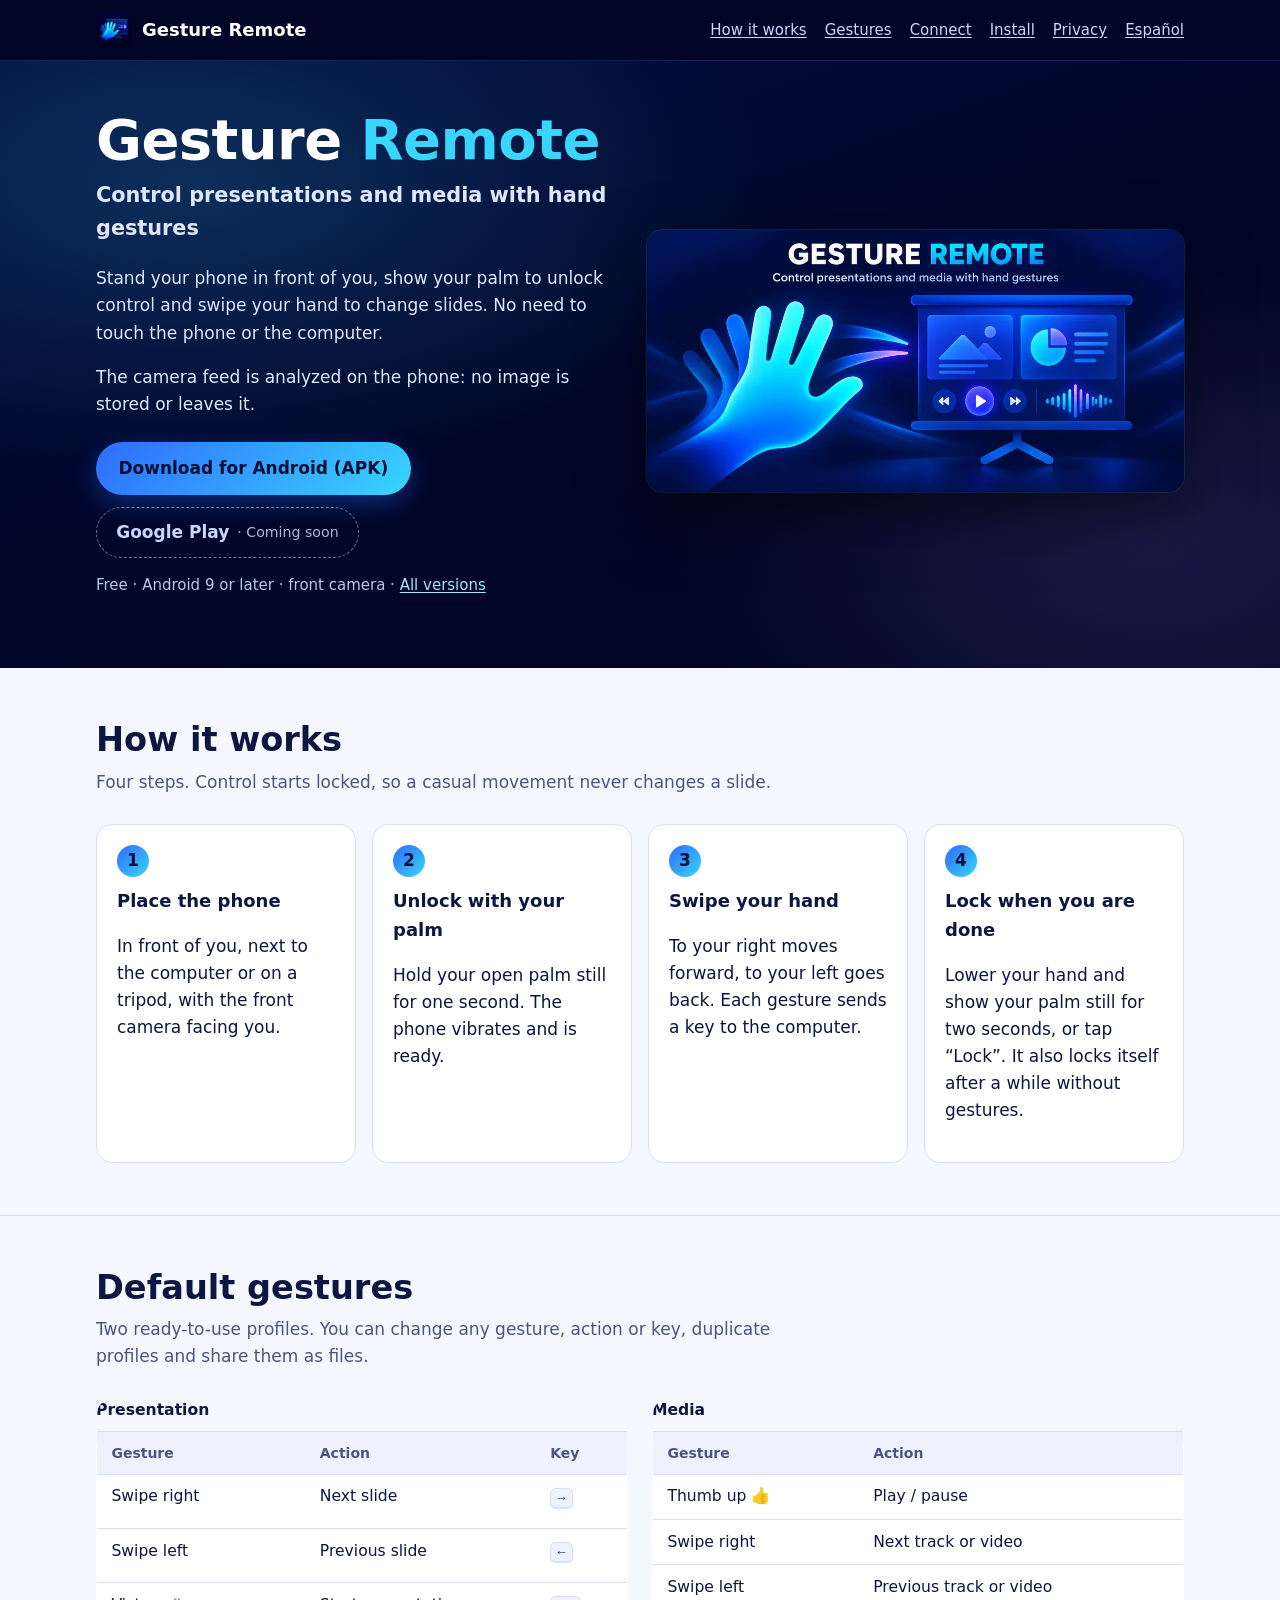
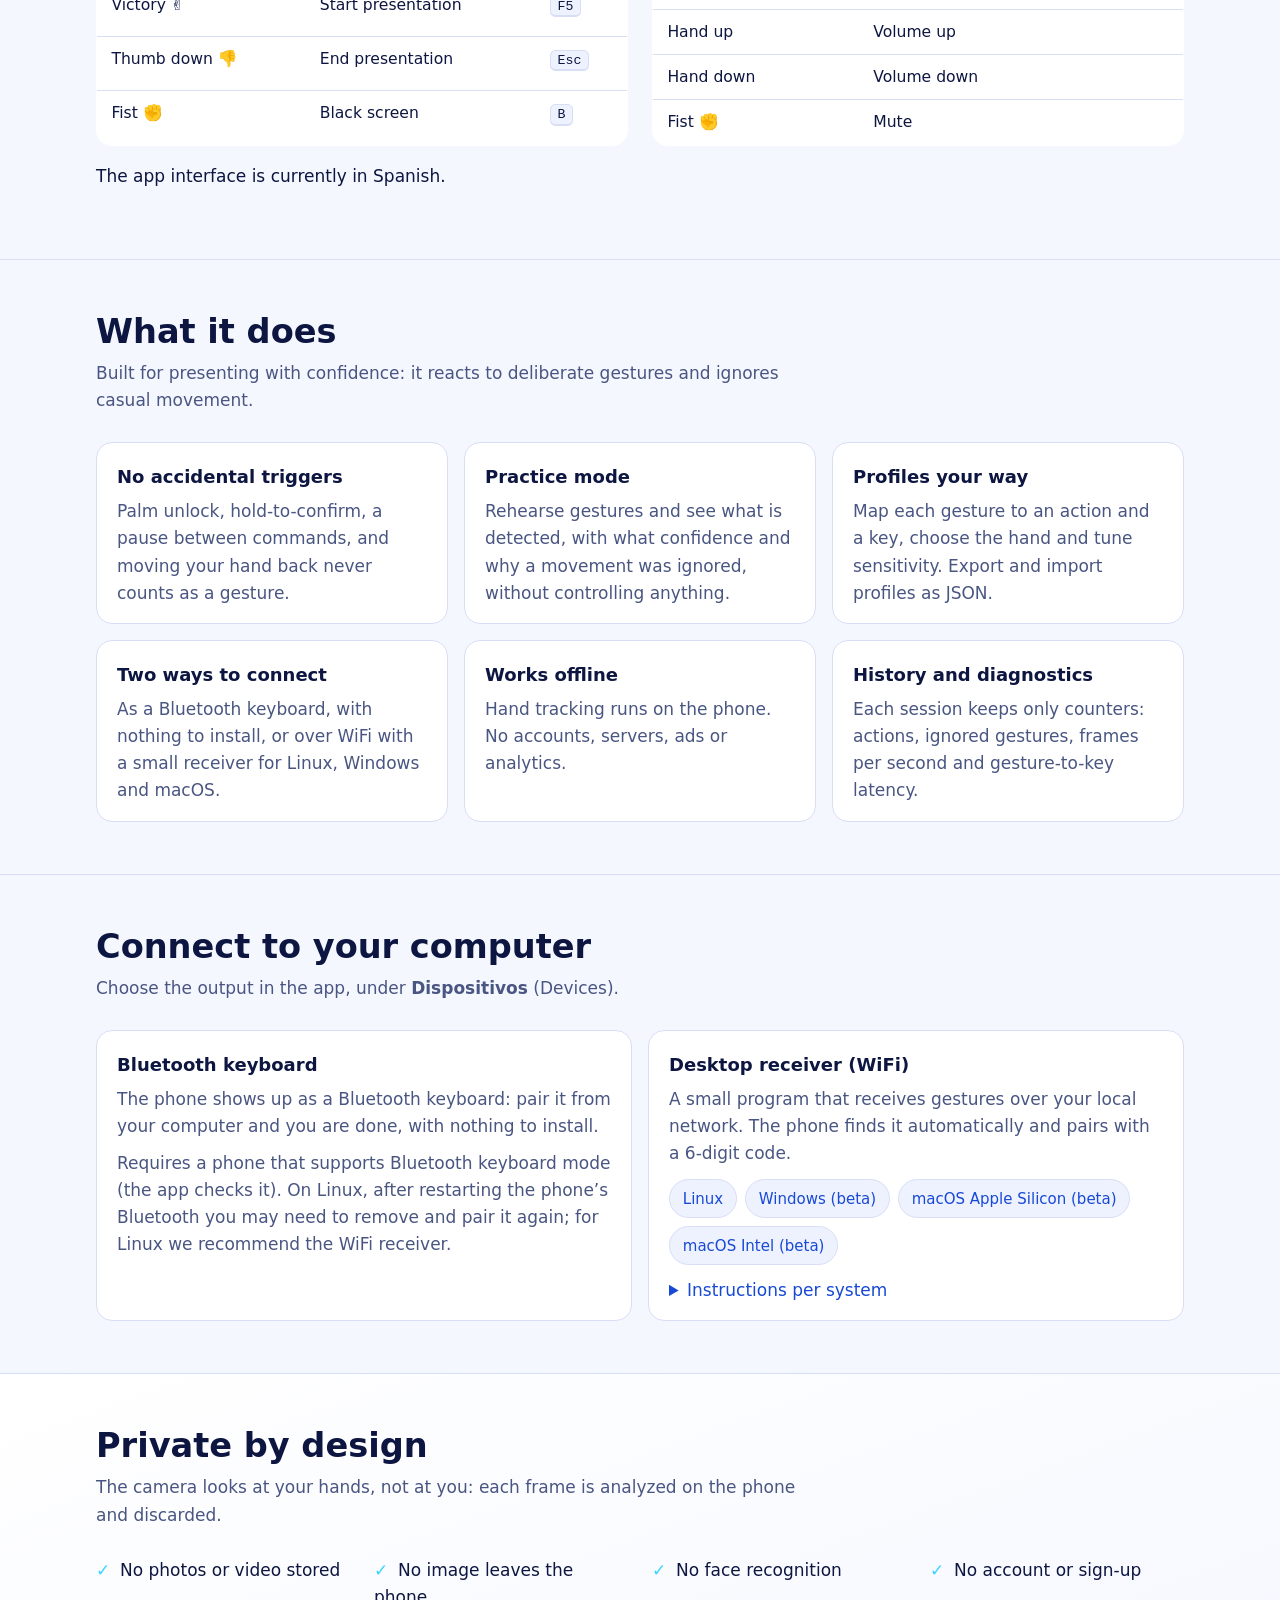
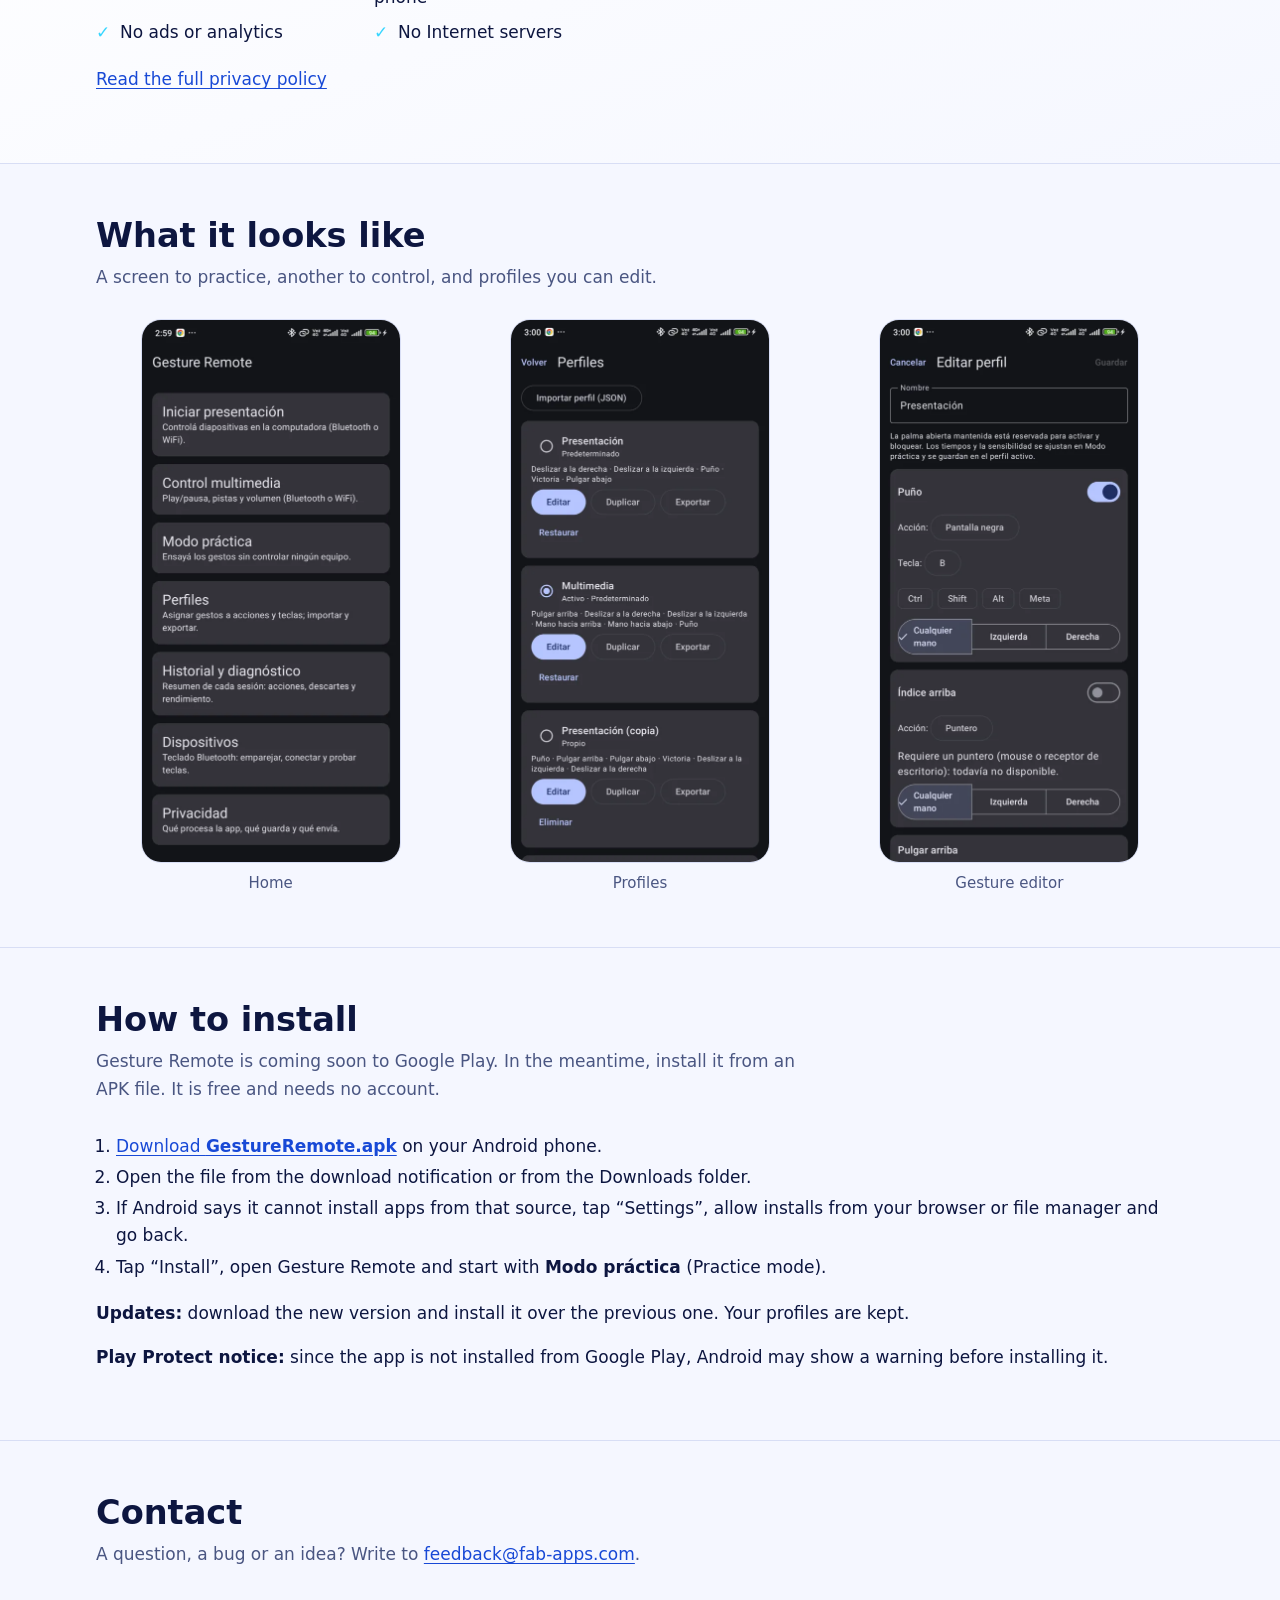
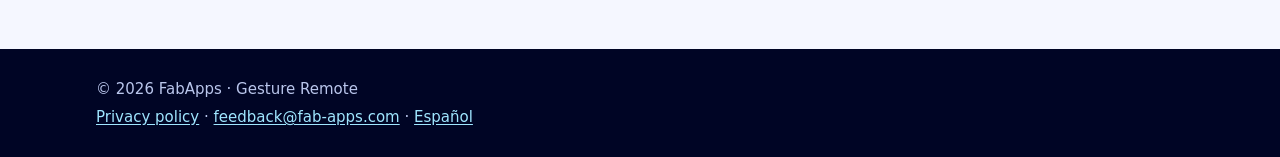
==== en/index.html @ a619a8ec "Landing y política de privacidad de Gesture Remote (es/en) Co-Authored-By: Claude Opus 5.5 <noreply@" ====
<!doctype html>
<html lang="en">
<head>
  <meta charset="utf-8">
  <meta name="viewport" content="width=device-width, initial-scale=1">
  <title>Gesture Remote — Control presentations with hand gestures</title>
  <meta name="description" content="Gesture Remote turns hand gestures into key presses: change slides, pause videos and adjust the volume without touching your phone or computer. Everything is processed on the phone.">
  <meta name="theme-color" content="#000525">
  <link rel="alternate" hreflang="es" href="../">
  <link rel="alternate" hreflang="en" href="./">
  <link rel="icon" type="image/png" href="../assets/favicon.png">
  <link rel="apple-touch-icon" href="../assets/apple-touch-icon.png">
  <meta property="og:type" content="website">
  <meta property="og:title" content="Gesture Remote — Control presentations with hand gestures">
  <meta property="og:description" content="Change slides and control videos with hand gestures. No accounts, no servers: everything stays on your phone.">
  <meta property="og:image" content="https://franbenaglia.github.io/gestureRemoteLanding/Gesture-Remote-Google-Play-Feature-Graphic-1024x500.png">
  <meta property="og:url" content="https://franbenaglia.github.io/gestureRemoteLanding/en/">
  <link rel="stylesheet" href="../assets/style.css">
</head>
<body>
  <a class="skip" href="#content">Skip to content</a>

  <header class="site-header">
    <div class="wrap">
      <a class="brand" href="./">
        <img src="../assets/icon-192.png" alt="" width="36" height="36">
        Gesture Remote
      </a>
      <nav class="site-nav" aria-label="Main">
        <a href="#how-it-works">How it works</a>
        <a href="#gestures">Gestures</a>
        <a href="#connect">Connect</a>
        <a href="#install">Install</a>
        <a href="privacy.html">Privacy</a>
        <a href="../" lang="es" hreflang="es">Español</a>
      </nav>
    </div>
  </header>

  <main id="content">
    <div class="hero">
      <div class="wrap">
        <div>
          <h1>Gesture <span>Remote</span></h1>
          <p class="tagline">Control presentations and media with hand gestures</p>
          <p>Stand your phone in front of you, show your palm to unlock control and swipe your hand to change slides. No need to touch the phone or the computer.</p>
          <p>The camera feed is analyzed on the phone: no image is stored or leaves it.</p>
          <div class="actions">
            <!-- The release asset is always named GestureRemote.apk, so this link points to the latest version. -->
            <a class="button" href="https://github.com/franbenaglia/gestureRemoteLanding/releases/latest/download/GestureRemote.apk">Download for Android (APK)</a>
            <span class="soon" aria-label="Google Play: coming soon">Google Play <small>· Coming soon</small></span>
          </div>
          <p class="note">Free · Android 9 or later · front camera · <a href="https://github.com/franbenaglia/gestureRemoteLanding/releases">All versions</a></p>
        </div>
        <div class="hero-art">
          <img src="../assets/feature.webp" width="1024" height="500"
               alt="Gesture Remote: an open hand swiping toward a presentation screen with playback controls.">
        </div>
      </div>
    </div>

    <section id="how-it-works">
      <div class="wrap">
        <h2>How it works</h2>
        <p class="lead">Four steps. Control starts locked, so a casual movement never changes a slide.</p>
        <ol class="steps">
          <li>
            <h3>Place the phone</h3>
            <p>In front of you, next to the computer or on a tripod, with the front camera facing you.</p>
          </li>
          <li>
            <h3>Unlock with your palm</h3>
            <p>Hold your open palm still for one second. The phone vibrates and is ready.</p>
          </li>
          <li>
            <h3>Swipe your hand</h3>
            <p>To your right moves forward, to your left goes back. Each gesture sends a key to the computer.</p>
          </li>
          <li>
            <h3>Lock when you are done</h3>
            <p>Lower your hand and show your palm still for two seconds, or tap “Lock”. It also locks itself after a while without gestures.</p>
          </li>
        </ol>
      </div>
    </section>

    <section id="gestures">
      <div class="wrap">
        <h2>Default gestures</h2>
        <p class="lead">Two ready-to-use profiles. You can change any gesture, action or key, duplicate profiles and share them as files.</p>
        <div class="tables">
          <table>
            <caption>Presentation</caption>
            <thead><tr><th scope="col">Gesture</th><th scope="col">Action</th><th scope="col">Key</th></tr></thead>
            <tbody>
              <tr><td>Swipe right</td><td>Next slide</td><td><kbd>→</kbd></td></tr>
              <tr><td>Swipe left</td><td>Previous slide</td><td><kbd>←</kbd></td></tr>
              <tr><td>Victory ✌</td><td>Start presentation</td><td><kbd>F5</kbd></td></tr>
              <tr><td>Thumb down 👎</td><td>End presentation</td><td><kbd>Esc</kbd></td></tr>
              <tr><td>Fist ✊</td><td>Black screen</td><td><kbd>B</kbd></td></tr>
            </tbody>
          </table>
          <table>
            <caption>Media</caption>
            <thead><tr><th scope="col">Gesture</th><th scope="col">Action</th></tr></thead>
            <tbody>
              <tr><td>Thumb up 👍</td><td>Play / pause</td></tr>
              <tr><td>Swipe right</td><td>Next track or video</td></tr>
              <tr><td>Swipe left</td><td>Previous track or video</td></tr>
              <tr><td>Hand up</td><td>Volume up</td></tr>
              <tr><td>Hand down</td><td>Volume down</td></tr>
              <tr><td>Fist ✊</td><td>Mute</td></tr>
            </tbody>
          </table>
        </div>
        <p>The app interface is currently in Spanish.</p>
      </div>
    </section>

    <section id="features">
      <div class="wrap">
        <h2>What it does</h2>
        <p class="lead">Built for presenting with confidence: it reacts to deliberate gestures and ignores casual movement.</p>
        <ul class="grid">
          <li class="card">
            <h3>No accidental triggers</h3>
            <p>Palm unlock, hold-to-confirm, a pause between commands, and moving your hand back never counts as a gesture.</p>
          </li>
          <li class="card">
            <h3>Practice mode</h3>
            <p>Rehearse gestures and see what is detected, with what confidence and why a movement was ignored, without controlling anything.</p>
          </li>
          <li class="card">
            <h3>Profiles your way</h3>
            <p>Map each gesture to an action and a key, choose the hand and tune sensitivity. Export and import profiles as JSON.</p>
          </li>
          <li class="card">
            <h3>Two ways to connect</h3>
            <p>As a Bluetooth keyboard, with nothing to install, or over WiFi with a small receiver for Linux, Windows and macOS.</p>
          </li>
          <li class="card">
            <h3>Works offline</h3>
            <p>Hand tracking runs on the phone. No accounts, servers, ads or analytics.</p>
          </li>
          <li class="card">
            <h3>History and diagnostics</h3>
            <p>Each session keeps only counters: actions, ignored gestures, frames per second and gesture-to-key latency.</p>
          </li>
        </ul>
      </div>
    </section>

    <section id="connect">
      <div class="wrap">
        <h2>Connect to your computer</h2>
        <p class="lead">Choose the output in the app, under <strong>Dispositivos</strong> (Devices).</p>
        <div class="two">
          <div class="card">
            <h3>Bluetooth keyboard</h3>
            <p>The phone shows up as a Bluetooth keyboard: pair it from your computer and you are done, with nothing to install.</p>
            <p>Requires a phone that supports Bluetooth keyboard mode (the app checks it). On Linux, after restarting the phone’s Bluetooth you may need to remove and pair it again; for Linux we recommend the WiFi receiver.</p>
          </div>
          <div class="card">
            <h3>Desktop receiver (WiFi)</h3>
            <p>A small program that receives gestures over your local network. The phone finds it automatically and pairs with a 6-digit code.</p>
            <ul class="downloads" aria-label="Download gesture-receiver">
              <li><a href="https://github.com/franbenaglia/gestureRemoteLanding/releases/latest/download/gesture-receiver-linux-amd64">Linux</a></li>
              <li><a href="https://github.com/franbenaglia/gestureRemoteLanding/releases/latest/download/gesture-receiver-windows-amd64.exe">Windows (beta)</a></li>
              <li><a href="https://github.com/franbenaglia/gestureRemoteLanding/releases/latest/download/gesture-receiver-macos-arm64">macOS Apple Silicon (beta)</a></li>
              <li><a href="https://github.com/franbenaglia/gestureRemoteLanding/releases/latest/download/gesture-receiver-macos-amd64">macOS Intel (beta)</a></li>
            </ul>
            <details>
              <summary>Instructions per system</summary>
              <p><strong>Linux</strong> (Wayland or X11): a one-time setup to allow the virtual keyboard, then run it.</p>
<pre><code>echo 'KERNEL=="uinput", SUBSYSTEM=="misc", TAG+="uaccess", OPTIONS+="static_node=uinput"' | \
  sudo tee /etc/udev/rules.d/60-gesture-receiver.rules
sudo udevadm control --reload-rules &amp;&amp; sudo udevadm trigger --name-match=uinput
chmod +x gesture-receiver-linux-amd64 &amp;&amp; ./gesture-receiver-linux-amd64</code></pre>
              <p><strong>Windows:</strong> run the file and allow access on private networks when the firewall asks.</p>
              <p><strong>macOS:</strong> run it from Terminal and grant Accessibility permission. Media keys are not available on macOS.</p>
              <p>It only accepts connections from your local network, keeps the list of authorized phones on your computer and never connects to any server.</p>
            </details>
          </div>
        </div>
      </div>
    </section>

    <section id="privacy" class="privacy-band">
      <div class="wrap">
        <h2>Private by design</h2>
        <p class="lead">The camera looks at your hands, not at you: each frame is analyzed on the phone and discarded.</p>
        <ul class="checks">
          <li>No photos or video stored</li>
          <li>No image leaves the phone</li>
          <li>No face recognition</li>
          <li>No account or sign-up</li>
          <li>No ads or analytics</li>
          <li>No Internet servers</li>
        </ul>
        <p><a href="privacy.html">Read the full privacy policy</a></p>
      </div>
    </section>

    <section id="screenshots">
      <div class="wrap">
        <h2>What it looks like</h2>
        <p class="lead">A screen to practice, another to control, and profiles you can edit.</p>
        <ul class="shots">
          <li>
            <figure>
              <img src="../assets/screenshots/inicio.webp" width="520" height="1091" loading="lazy"
                   alt="Home screen with options to start a presentation, control media, practice, profiles, history, devices and privacy.">
              <figcaption>Home</figcaption>
            </figure>
          </li>
          <li>
            <figure>
              <img src="../assets/screenshots/perfiles.webp" width="520" height="1091" loading="lazy"
                   alt="Profile list with Presentation and Media profiles and buttons to edit, duplicate and export.">
              <figcaption>Profiles</figcaption>
            </figure>
          </li>
          <li>
            <figure>
              <img src="../assets/screenshots/editor.webp" width="520" height="1091" loading="lazy"
                   alt="Profile editor: the Fist gesture mapped to Black screen with the B key, modifiers and hand selection.">
              <figcaption>Gesture editor</figcaption>
            </figure>
          </li>
        </ul>
      </div>
    </section>

    <section id="install">
      <div class="wrap">
        <h2>How to install</h2>
        <p class="lead">Gesture Remote is coming soon to Google Play. In the meantime, install it from an APK file. It is free and needs no account.</p>
        <ol class="steps compact">
          <li><a href="https://github.com/franbenaglia/gestureRemoteLanding/releases/latest/download/GestureRemote.apk">Download <strong>GestureRemote.apk</strong></a> on your Android phone.</li>
          <li>Open the file from the download notification or from the Downloads folder.</li>
          <li>If Android says it cannot install apps from that source, tap “Settings”, allow installs from your browser or file manager and go back.</li>
          <li>Tap “Install”, open Gesture Remote and start with <strong>Modo práctica</strong> (Practice mode).</li>
        </ol>
        <p><strong>Updates:</strong> download the new version and install it over the previous one. Your profiles are kept.</p>
        <p><strong>Play Protect notice:</strong> since the app is not installed from Google Play, Android may show a warning before installing it.</p>
      </div>
    </section>

    <section id="contact">
      <div class="wrap">
        <h2>Contact</h2>
        <p class="lead">A question, a bug or an idea? Write to <a href="mailto:feedback@fab-apps.com">feedback@fab-apps.com</a>.</p>
      </div>
    </section>
  </main>

  <footer class="site-footer">
    <div class="wrap">
      <p>© 2026 FabApps · Gesture Remote</p>
      <p>
        <a href="privacy.html">Privacy policy</a> ·
        <a href="mailto:feedback@fab-apps.com">feedback@fab-apps.com</a> ·
        <a href="../" lang="es" hreflang="es">Español</a>
      </p>
    </div>
  </footer>
</body>
</html>
---- assets/style.css ----
/* Gesture Remote: sitio estático sin fuentes, scripts ni rastreadores externos. */

:root {
  --night: #000525;
  --navy: #020b3d;
  --navy-2: #071a6b;
  --blue: #2f6bff;
  --cyan: #38d6ff;
  --violet: #a78bfa;

  --bg: #04081f;
  --surface: #0b1438;
  --surface-2: #101c4a;
  --text: #e9eefc;
  --muted: #a8b4d6;
  --line: #1d2a5e;
  --link: #6fdcff;

  color-scheme: dark light;
}

@media (prefers-color-scheme: light) {
  :root {
    --bg: #f5f7ff;
    --surface: #ffffff;
    --surface-2: #eef2ff;
    --text: #0d1640;
    --muted: #4a5682;
    --line: #d8def5;
    --link: #1849d6;
  }
}

* {
  box-sizing: border-box;
}

html {
  -webkit-text-size-adjust: 100%;
  scroll-behavior: smooth;
}

body {
  margin: 0;
  background: var(--bg);
  color: var(--text);
  font-family: system-ui, -apple-system, "Segoe UI", Roboto, "Helvetica Neue", Arial, sans-serif;
  font-size: 1.0625rem;
  line-height: 1.6;
}

img {
  max-width: 100%;
  height: auto;
  display: block;
}

a {
  color: var(--link);
  text-underline-offset: 0.15em;
}

a:focus-visible,
.button:focus-visible {
  outline: 3px solid var(--cyan);
  outline-offset: 3px;
  border-radius: 6px;
}

.wrap {
  width: min(100% - 2rem, 68rem);
  margin-inline: auto;
}

.skip {
  position: absolute;
  left: -999px;
}

.skip:focus {
  left: 1rem;
  top: 1rem;
  z-index: 10;
  background: var(--surface);
  padding: 0.5rem 0.75rem;
  border-radius: 6px;
}

/* Cabecera */

.site-header {
  background: var(--night);
  color: #fff;
  border-bottom: 1px solid #12205a;
}

.site-header .wrap {
  display: flex;
  flex-wrap: wrap;
  align-items: center;
  justify-content: space-between;
  gap: 0.25rem 1rem;
  padding-block: 0.75rem;
}

.brand {
  display: flex;
  align-items: center;
  gap: 0.625rem;
  color: #fff;
  font-weight: 700;
  font-size: 1.125rem;
  text-decoration: none;
  flex-shrink: 0;
}

.brand img {
  width: 2.25rem;
  height: 2.25rem;
  border-radius: 0.6rem;
}

.site-nav {
  display: flex;
  flex-wrap: wrap;
  gap: 0.25rem 1.125rem;
  font-size: 0.9375rem;
}

.site-nav a {
  color: #c9d6ff;
  padding-block: 0.375rem;
}

/* Portada */

.hero {
  background:
    radial-gradient(60rem 30rem at 15% 20%, rgba(56, 214, 255, 0.18), transparent 60%),
    radial-gradient(50rem 30rem at 90% 80%, rgba(167, 139, 250, 0.16), transparent 60%),
    linear-gradient(160deg, var(--navy) 0%, var(--night) 70%);
  color: #fff;
  padding-block: 3rem 3.5rem;
}

.hero .wrap {
  display: grid;
  gap: 2.5rem;
  align-items: center;
}

@media (min-width: 56rem) {
  .hero .wrap {
    grid-template-columns: 1fr 1.05fr;
  }
}

.hero h1 {
  margin: 0 0 0.5rem;
  font-size: clamp(2.25rem, 6vw, 3.5rem);
  line-height: 1.1;
  letter-spacing: -0.01em;
}

.hero h1 span {
  color: var(--cyan);
}

.tagline {
  margin: 0 0 1.25rem;
  font-size: 1.3rem;
  font-weight: 600;
  color: #d9e4ff;
}

.hero p {
  color: #dfe7ff;
}

.hero-art img {
  border-radius: 1rem;
  box-shadow: 0 1.5rem 4rem rgba(0, 0, 0, 0.5), 0 0 0 1px rgba(111, 220, 255, 0.15);
}

.actions {
  display: flex;
  flex-wrap: wrap;
  align-items: center;
  gap: 0.75rem 1rem;
  margin-top: 1.5rem;
}

.button {
  display: inline-block;
  padding: 0.8rem 1.4rem;
  border-radius: 999px;
  background: linear-gradient(135deg, var(--blue), var(--cyan));
  color: #031033;
  font-weight: 700;
  text-decoration: none;
  box-shadow: 0 0.5rem 1.5rem rgba(47, 107, 255, 0.35);
}

.button:hover {
  filter: brightness(1.08);
}

.soon {
  display: inline-flex;
  align-items: center;
  gap: 0.5rem;
  padding: 0.7rem 1.2rem;
  border-radius: 999px;
  border: 1px dashed rgba(201, 214, 255, 0.55);
  color: #c9d6ff;
  font-weight: 600;
}

.soon small {
  font-weight: 400;
  opacity: 0.85;
}

.note {
  font-size: 0.9375rem;
  color: #b9c6ec !important;
}

.hero .note a {
  color: #9fe6ff;
}

/* Secciones */

section {
  padding-block: 3.25rem;
}

section + section {
  border-top: 1px solid var(--line);
}

h2 {
  margin: 0 0 0.5rem;
  font-size: clamp(1.6rem, 4vw, 2.1rem);
  line-height: 1.2;
}

h3 {
  margin: 0 0 0.375rem;
  font-size: 1.125rem;
}

.lead {
  margin: 0 0 1.75rem;
  color: var(--muted);
  max-width: 44rem;
}

.grid {
  list-style: none;
  margin: 0;
  padding: 0;
  display: grid;
  gap: 1rem;
  grid-template-columns: repeat(auto-fit, minmax(18rem, 1fr));
}

.card {
  background: var(--surface);
  border: 1px solid var(--line);
  border-radius: 1rem;
  padding: 1.25rem 1.25rem 1rem;
}

.card p {
  margin: 0;
  color: var(--muted);
}

.card p + p {
  margin-top: 0.6rem;
}

.steps {
  margin: 0;
  padding: 0;
  list-style: none;
  counter-reset: step;
  display: grid;
  gap: 1rem;
  grid-template-columns: repeat(auto-fit, minmax(15rem, 1fr));
}

.steps li {
  counter-increment: step;
  background: var(--surface);
  border: 1px solid var(--line);
  border-radius: 1rem;
  padding: 1.25rem;
}

.steps li::before {
  content: counter(step);
  display: grid;
  place-items: center;
  width: 2rem;
  height: 2rem;
  margin-bottom: 0.625rem;
  border-radius: 50%;
  background: linear-gradient(135deg, var(--blue), var(--cyan));
  color: #031033;
  font-weight: 800;
}

.steps.compact {
  display: block;
  counter-reset: none;
  padding-left: 1.25rem;
  list-style: decimal;
}

.steps.compact li {
  counter-increment: none;
  background: none;
  border: 0;
  padding: 0.125rem 0;
}

.steps.compact li::before {
  content: none;
}

/* Tablas de gestos */

.tables {
  display: grid;
  gap: 1.5rem;
  grid-template-columns: repeat(auto-fit, minmax(19rem, 1fr));
}

table {
  width: 100%;
  border-collapse: collapse;
  background: var(--surface);
  border: 1px solid var(--line);
  border-radius: 1rem;
  overflow: hidden;
  font-size: 0.975rem;
}

caption {
  text-align: left;
  font-weight: 700;
  padding: 0 0 0.5rem;
}

th,
td {
  text-align: left;
  padding: 0.6rem 0.9rem;
  border-bottom: 1px solid var(--line);
  vertical-align: top;
}

thead th {
  background: var(--surface-2);
  font-size: 0.875rem;
  color: var(--muted);
}

tbody tr:last-child td {
  border-bottom: 0;
}

kbd {
  font-family: ui-monospace, "SFMono-Regular", Menlo, Consolas, monospace;
  font-size: 0.85em;
  padding: 0.1rem 0.4rem;
  border: 1px solid var(--line);
  border-bottom-width: 2px;
  border-radius: 0.35rem;
  background: var(--surface-2);
  white-space: nowrap;
}

code {
  font-family: ui-monospace, "SFMono-Regular", Menlo, Consolas, monospace;
  font-size: 0.875em;
  background: var(--surface-2);
  border: 1px solid var(--line);
  border-radius: 0.35rem;
  padding: 0.05rem 0.35rem;
  overflow-wrap: anywhere;
}

pre {
  background: var(--surface-2);
  border: 1px solid var(--line);
  border-radius: 0.75rem;
  padding: 0.9rem 1rem;
  overflow-x: auto;
  font-size: 0.875rem;
}

pre code {
  background: none;
  border: 0;
  padding: 0;
}

/* Conexión */

.two {
  display: grid;
  gap: 1rem;
  grid-template-columns: repeat(auto-fit, minmax(19rem, 1fr));
}

.downloads {
  display: flex;
  flex-wrap: wrap;
  gap: 0.5rem;
  margin: 0.75rem 0;
  padding: 0;
  list-style: none;
}

.downloads a {
  display: inline-block;
  padding: 0.4rem 0.8rem;
  border-radius: 999px;
  border: 1px solid var(--line);
  background: var(--surface-2);
  text-decoration: none;
  font-size: 0.9375rem;
}

details {
  margin-top: 0.75rem;
}

summary {
  cursor: pointer;
  color: var(--link);
}

/* Privacidad */

.privacy-band {
  background: linear-gradient(160deg, var(--surface) 0%, var(--bg) 100%);
}

.checks {
  list-style: none;
  margin: 0 0 1.25rem;
  padding: 0;
  display: grid;
  gap: 0.5rem 1.5rem;
  grid-template-columns: repeat(auto-fit, minmax(15rem, 1fr));
}

.checks li::before {
  content: "✓";
  display: inline-block;
  width: 1.5rem;
  color: var(--cyan);
  font-weight: 800;
}

/* Capturas */

.shots {
  list-style: none;
  margin: 0;
  padding: 0;
  display: grid;
  gap: 1.25rem;
  grid-template-columns: repeat(auto-fit, minmax(13rem, 1fr));
}

.shots img {
  border-radius: 1.25rem;
  border: 1px solid var(--line);
  margin-inline: auto;
  max-height: 34rem;
  width: auto;
}

figure {
  margin: 0;
}

figcaption {
  text-align: center;
  margin-top: 0.5rem;
  color: var(--muted);
  font-size: 0.9375rem;
}

/* Páginas de texto (política de privacidad) */

.doc {
  padding-block: 2.5rem 3.5rem;
}

.doc .wrap {
  max-width: 46rem;
}

.doc h1 {
  font-size: clamp(1.9rem, 5vw, 2.5rem);
  line-height: 1.15;
  margin: 0 0 0.25rem;
}

.doc h2 {
  font-size: 1.35rem;
  margin-top: 2rem;
}

.doc .updated {
  color: var(--muted);
  margin-top: 0;
}

.doc table {
  margin: 0.75rem 0 1rem;
}

/* Pie */

.site-footer {
  background: var(--night);
  color: #b9c6ec;
  padding-block: 1.5rem;
  font-size: 0.9375rem;
}

.site-footer p {
  margin: 0.25rem 0;
}

.site-footer a {
  color: #9fe6ff;
}

@media (prefers-reduced-motion: reduce) {
  html {
    scroll-behavior: auto;
  }
}
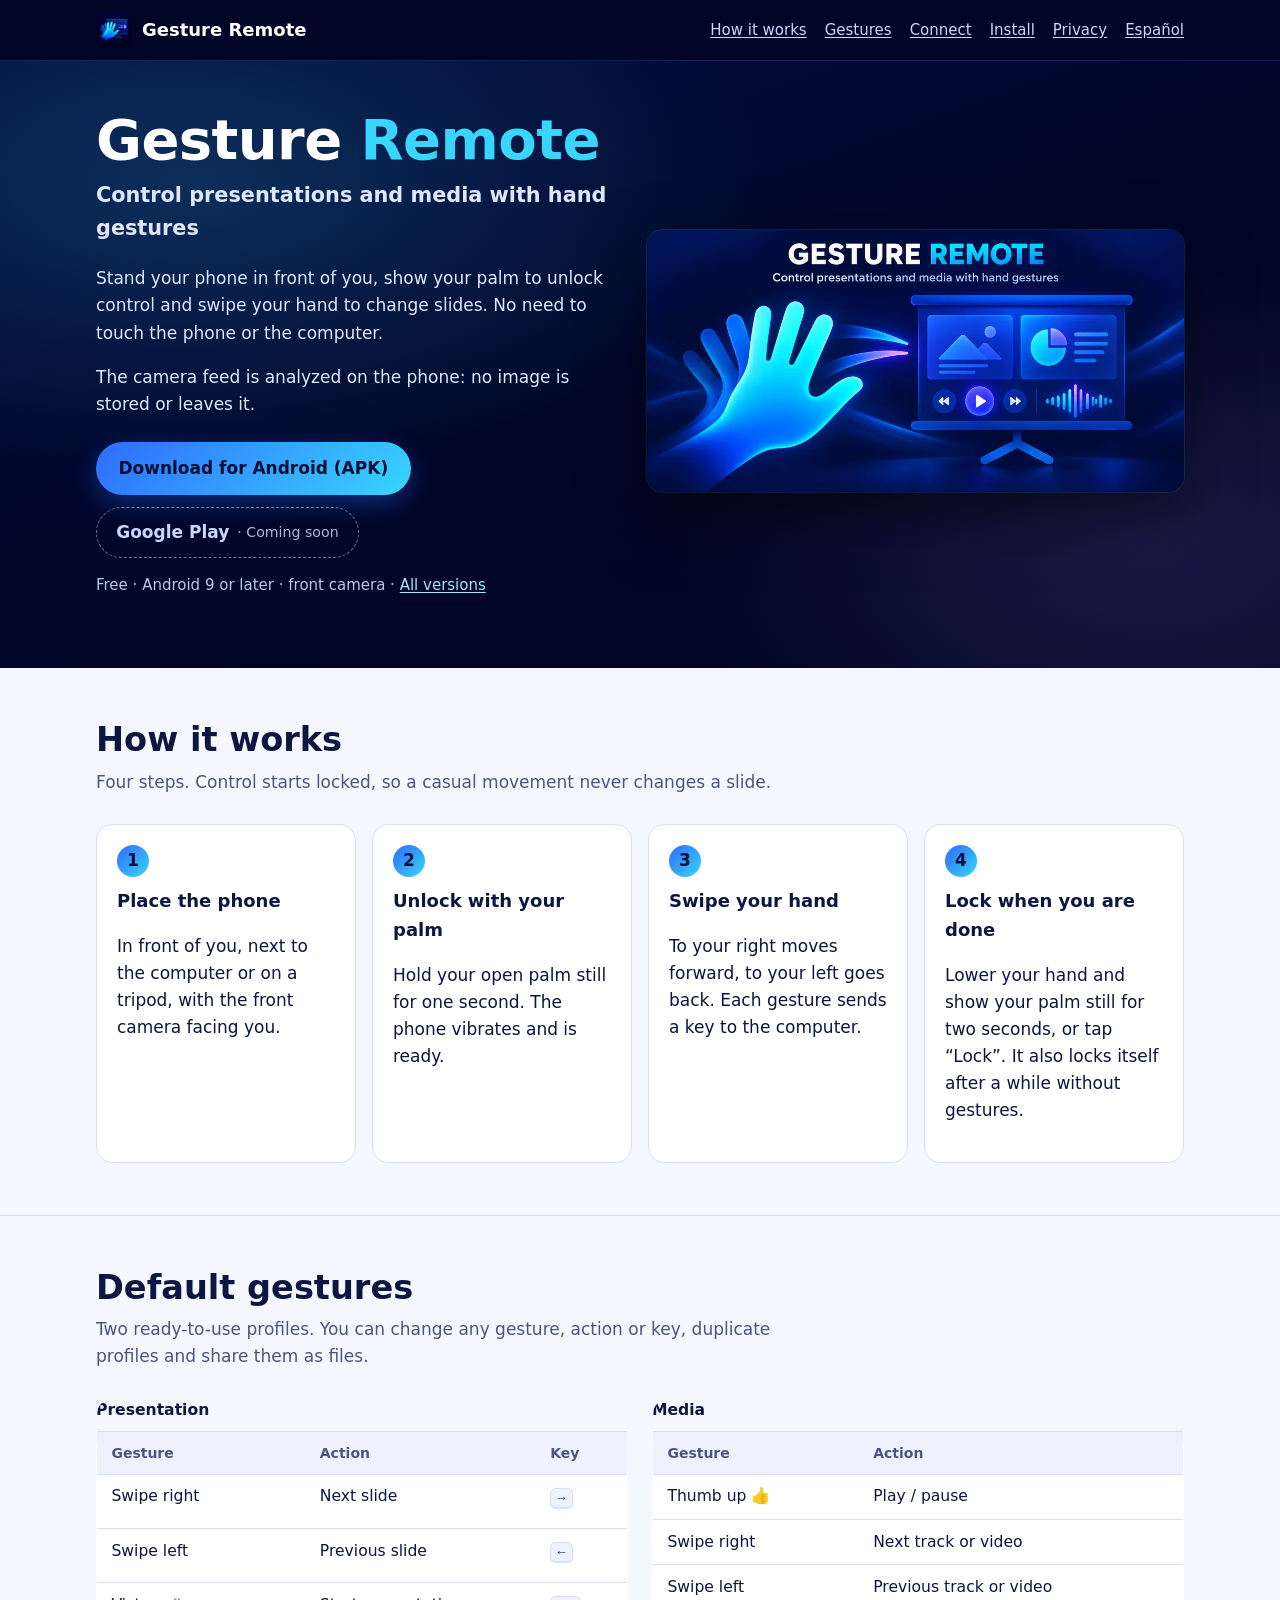
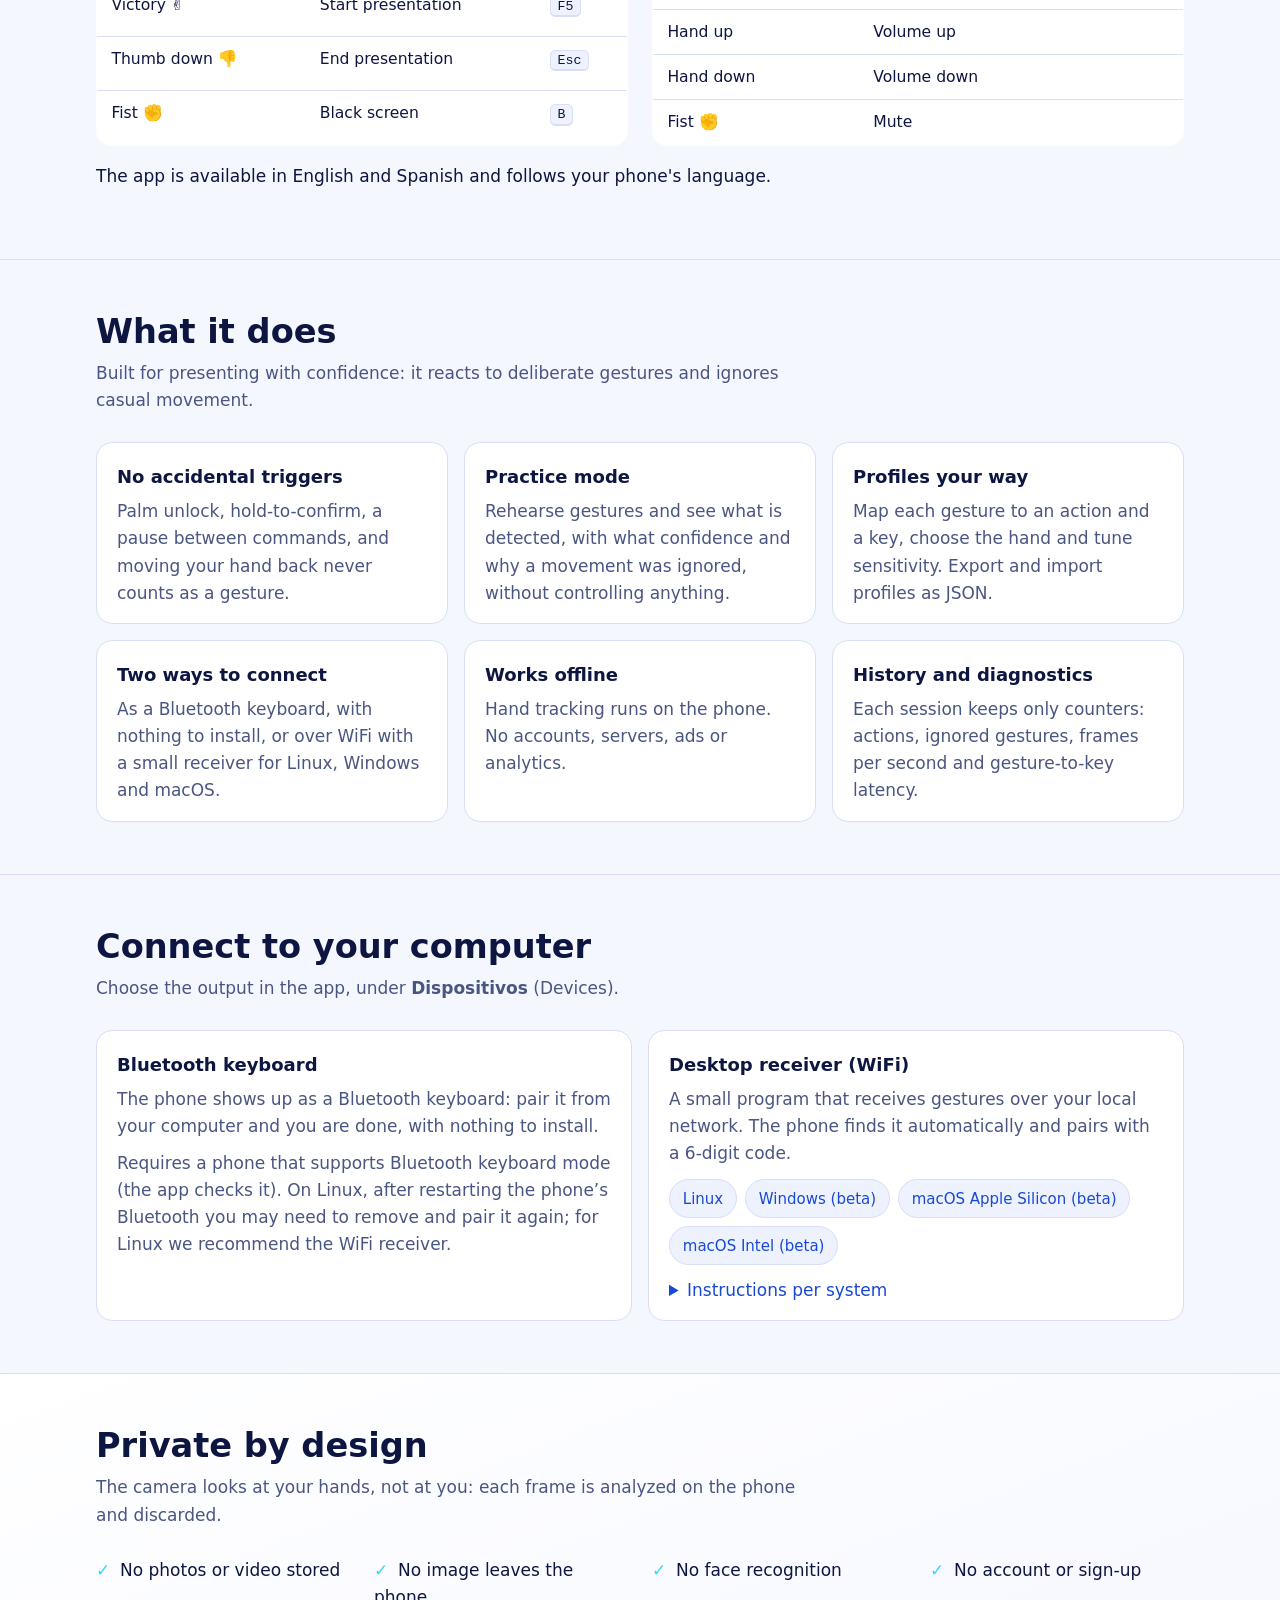
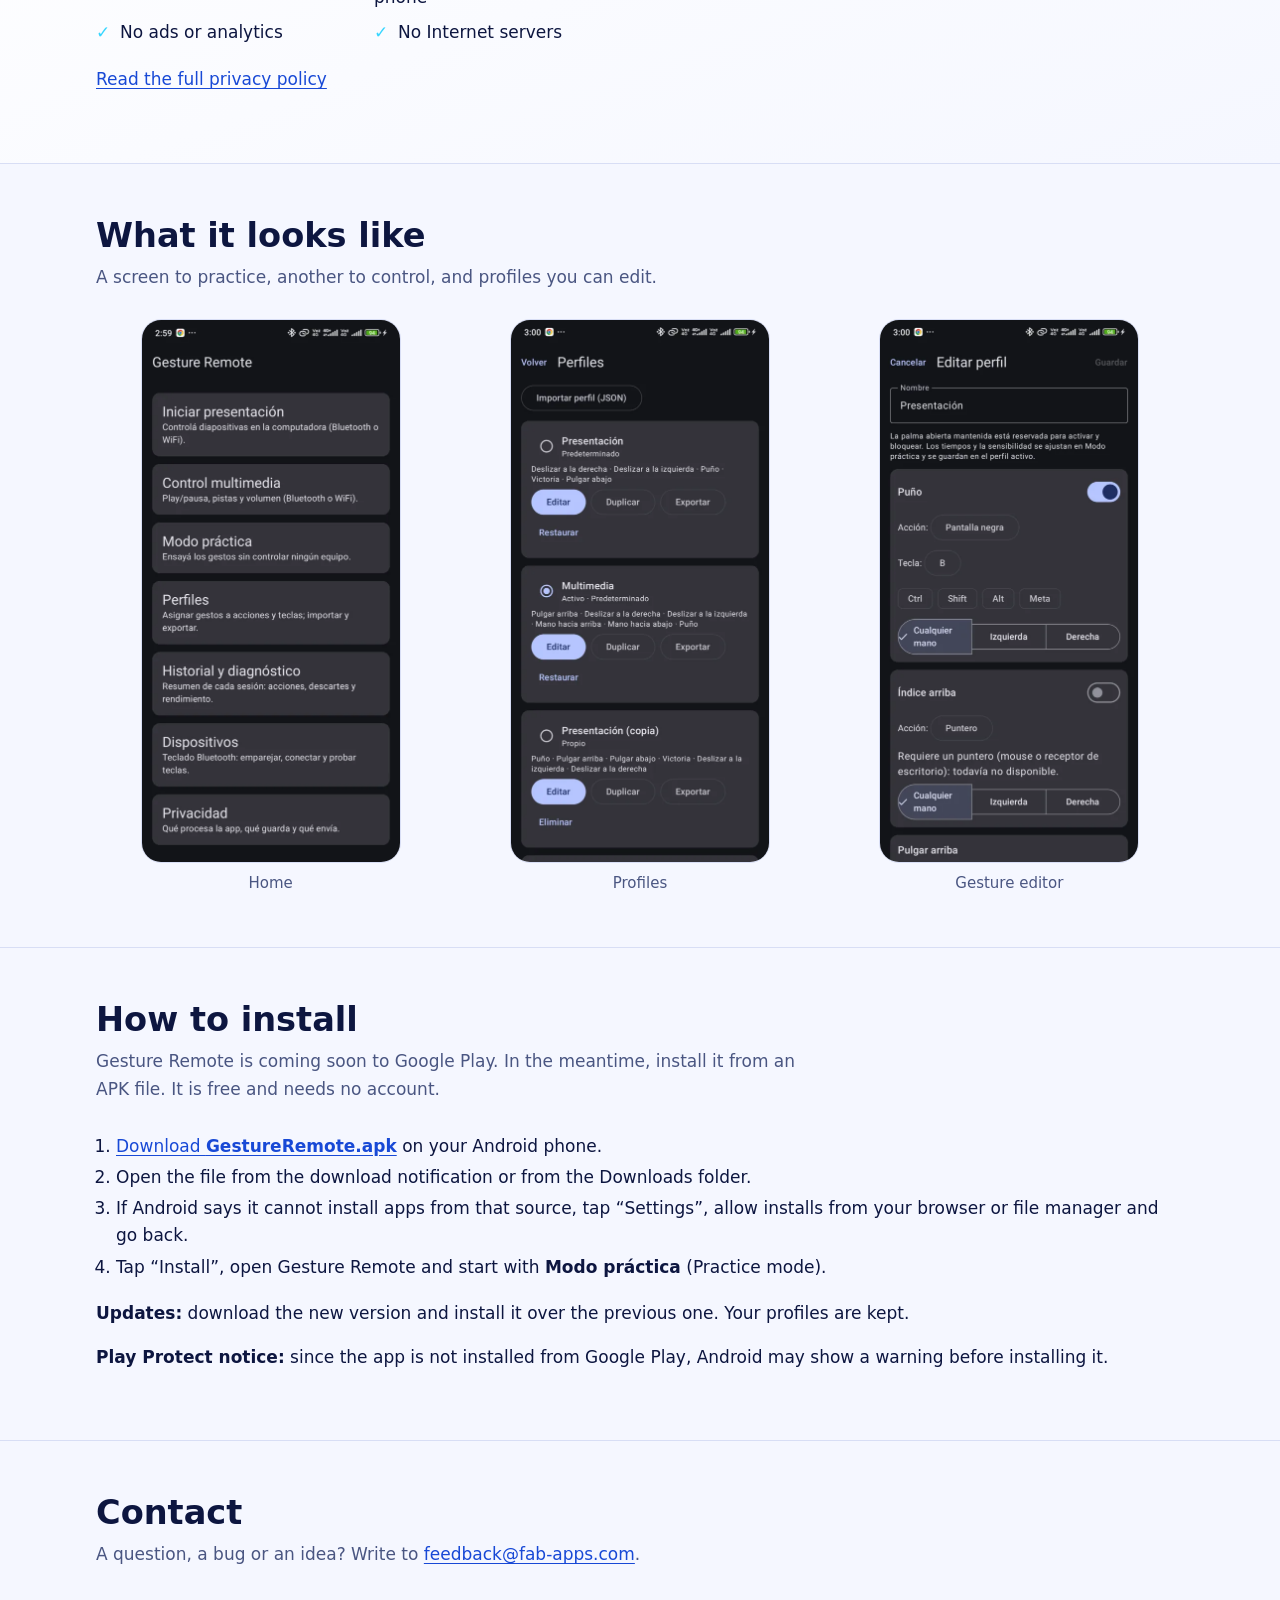
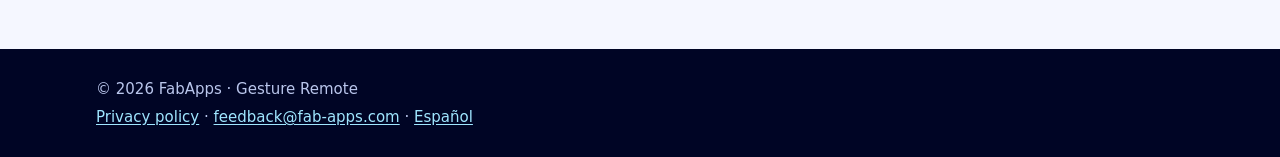
==== commit 5d519de8: "La app ya está en inglés y castellano Co-Authored-By: Claude Opus 5.5 <noreply@anthropic.com>" ====
--- a/en/index.html
+++ b/en/index.html
@@ -15,6 +15,12 @@
   <meta property="og:description" content="Change slides and control videos with hand gestures. No accounts, no servers: everything stays on your phone.">
   <meta property="og:image" content="https://franbenaglia.github.io/gestureRemoteLanding/Gesture-Remote-Google-Play-Feature-Graphic-1024x500.png">
   <meta property="og:url" content="https://franbenaglia.github.io/gestureRemoteLanding/en/">
+  <script>
+    // Recuerda la elección manual de inglés hecha desde la versión en español.
+    try {
+      if (new URLSearchParams(location.search).get("lang") === "en") localStorage.setItem("lang", "en");
+    } catch (e) {}
+  </script>
   <link rel="stylesheet" href="../assets/style.css">
 </head>
 <body>
@@ -32,7 +38,7 @@
         <a href="#connect">Connect</a>
         <a href="#install">Install</a>
         <a href="privacy.html">Privacy</a>
-        <a href="../" lang="es" hreflang="es">Español</a>
+        <a href="../?lang=es" lang="es" hreflang="es">Español</a>
       </nav>
     </div>
   </header>
@@ -113,7 +119,7 @@
             </tbody>
           </table>
         </div>
-        <p>The app interface is currently in Spanish.</p>
+        <p>The app is available in English and Spanish and follows your phone's language.</p>
       </div>
     </section>
 
@@ -260,7 +266,7 @@
       <p>
         <a href="privacy.html">Privacy policy</a> ·
         <a href="mailto:feedback@fab-apps.com">feedback@fab-apps.com</a> ·
-        <a href="../" lang="es" hreflang="es">Español</a>
+        <a href="../?lang=es" lang="es" hreflang="es">Español</a>
       </p>
     </div>
   </footer>
